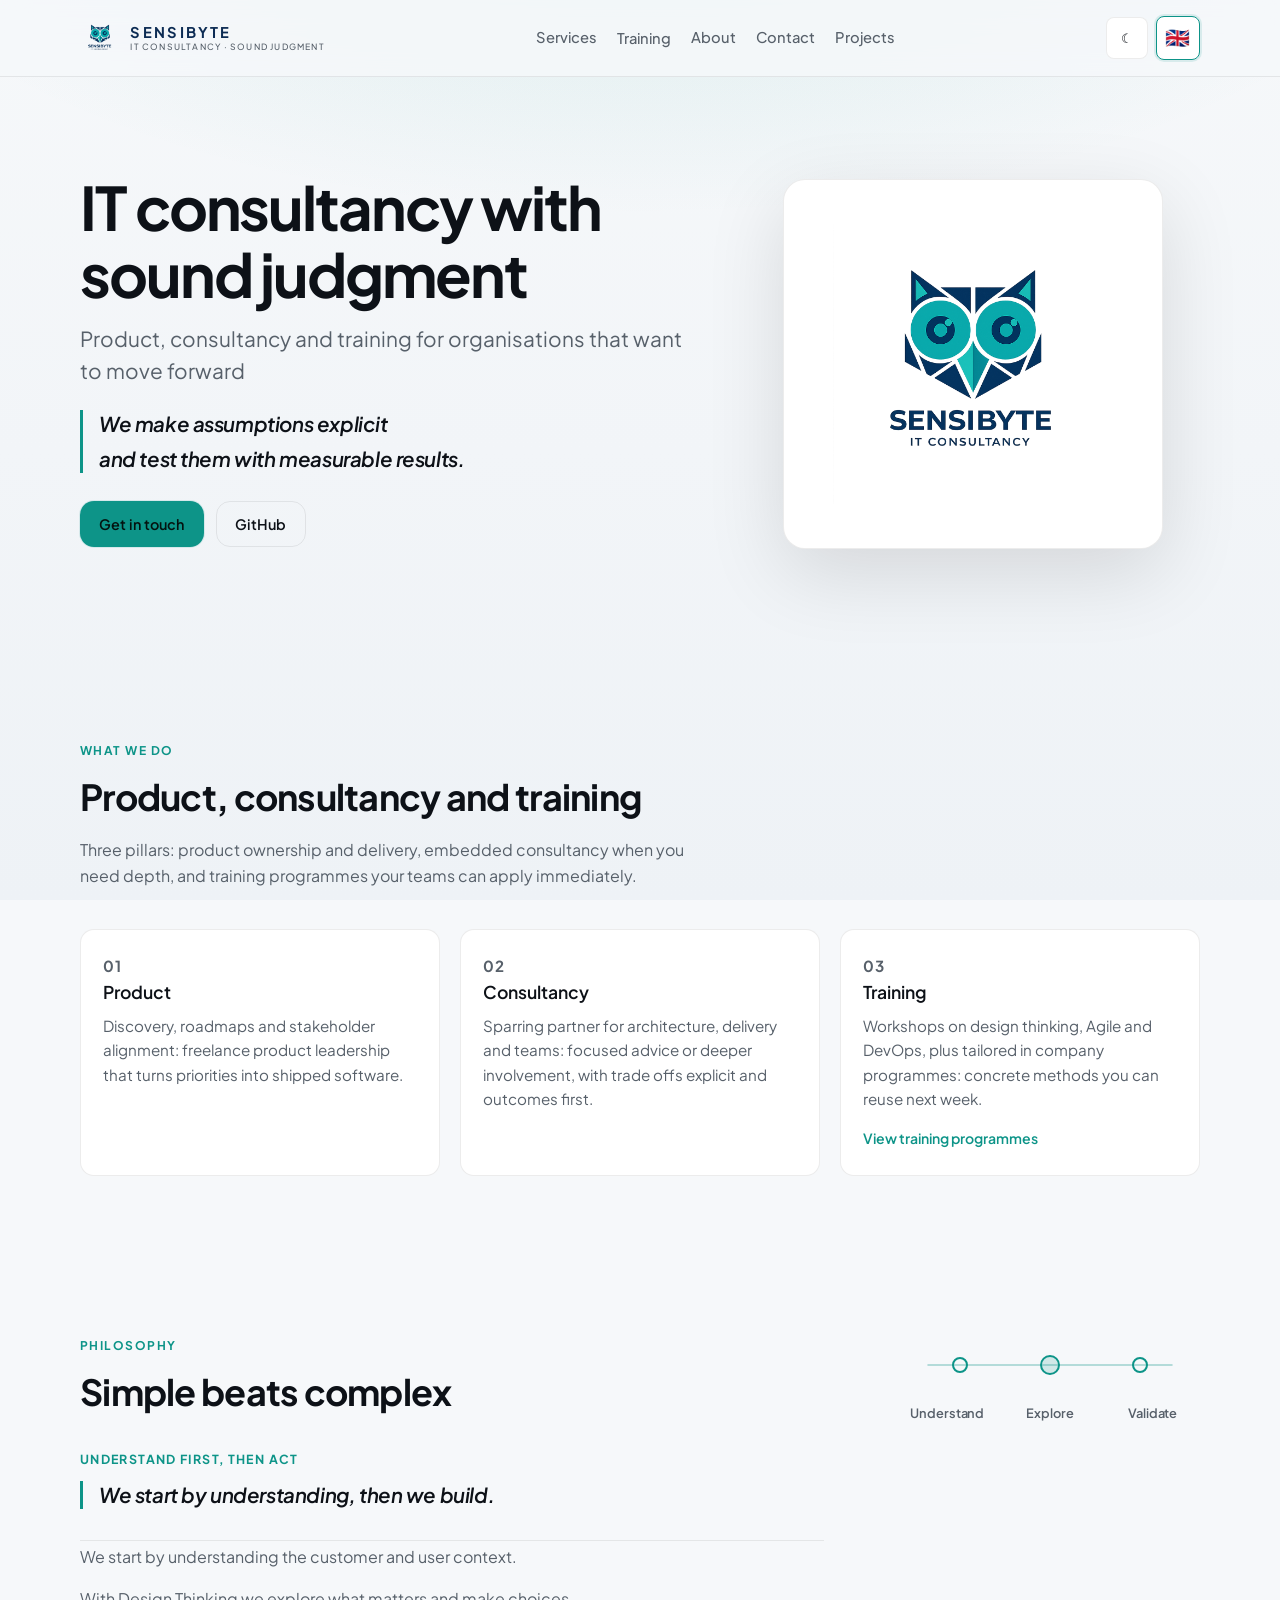
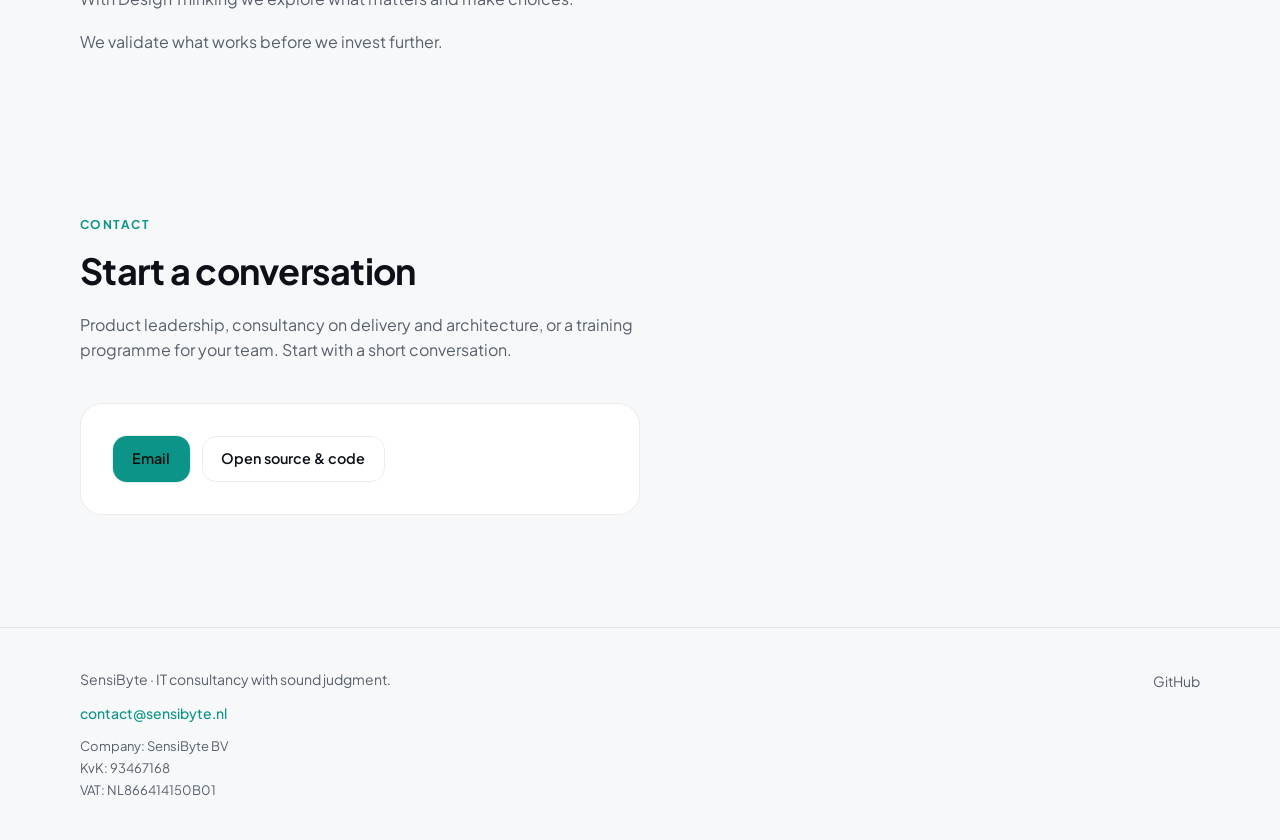
==== index.html @ 5424b620 "Add SensiByte static site (GitHub Pages) Made-with: Cursor" ====
<!DOCTYPE html>
<html lang="en">
  <head>
    <meta charset="utf-8" />
    <meta name="viewport" content="width=device-width, initial-scale=1" />
    <title data-i18n="home.page_title">SensiByte · IT consultancy with sound judgment</title>
    <meta
      name="description"
      content="SensiByte: IT consultancy with sound judgment. Product, consultancy and training for organisations that want to move forward."
    />
    <script>
      (function () {
        try {
          var t = localStorage.getItem("sensibyte-theme");
          if (t !== "light" && t !== "dark") {
            t = window.matchMedia("(prefers-color-scheme: dark)").matches ? "dark" : "light";
          }
          document.documentElement.setAttribute("data-theme", t);
        } catch (e) {
          document.documentElement.setAttribute("data-theme", "light");
        }
      })();
    </script>
    <link rel="preconnect" href="https://fonts.googleapis.com" />
    <link rel="preconnect" href="https://fonts.gstatic.com" crossorigin />
    <link
      href="https://fonts.googleapis.com/css2?family=Plus+Jakarta+Sans:ital,wght@0,400;0,500;0,600;0,700;1,400&display=swap"
      rel="stylesheet"
    />
    <link rel="stylesheet" href="assets/css/styles.css" />
    <!-- Logo: sensibyte-logo.png (licht) en sensibyte-logo-dark.png (dark mode). -->
    <link rel="icon" href="assets/images/sensibyte-logo.png" type="image/png" />
  </head>
  <body>
    <a class="skip-link" href="#main">Skip to content</a>

    <header class="site-header">
      <div class="wrap header-inner">
        <a class="brand" href="index.html">
          <span class="owl-wrap" aria-hidden="true">
            <img
              class="brand-icon-img brand-icon-img--light"
              src="assets/images/sensibyte-logo.png"
              alt=""
              decoding="async"
            />
            <img
              class="brand-icon-img brand-icon-img--dark"
              src="assets/images/sensibyte-logo-dark.png"
              alt=""
              decoding="async"
            />
          </span>
          <span class="brand-text">
            <span class="brand-name" data-i18n="common.brand">SENSIBYTE</span>
            <span class="brand-tagline" data-i18n="common.tagline">PRODUCT · CONSULTANCY · TRAINING</span>
          </span>
        </a>

        <button
          type="button"
          class="icon-btn menu-toggle"
          data-menu-toggle
          aria-expanded="false"
          data-i18n-aria="common.open_menu"
          aria-label="Open menu"
        >
          ☰
        </button>

        <nav class="nav-wrap" aria-label="Primary">
          <div class="nav-main">
            <a href="index.html#services" data-i18n="common.nav_services">Services</a>
            <div class="nav-item nav-item--dropdown">
              <a href="training/index.html" class="nav-training-trigger" aria-haspopup="true" data-i18n="common.nav_training">Training</a>
              <div class="nav-dropdown" role="group">
                <a href="training/index.html" data-i18n="common.nav_training_overview">Overview</a>
                <a href="training/design-thinking.html" data-i18n="common.nav_training_dt">Design Thinking</a>
                <a href="training/agile-vs-devops.html" data-i18n="common.nav_training_ad">Agile vs DevOps</a>
                <a href="training/custom.html" data-i18n="common.nav_training_custom">Custom</a>
              </div>
            </div>
            <a href="index.html#about" data-i18n="common.nav_about">About</a>
            <a href="index.html#contact" data-i18n="common.nav_contact">Contact</a>
            <a href="projects/index.html" data-i18n="common.nav_projects">Projects</a>
          </div>
        </nav>

        <div class="header-actions">
          <button
            type="button"
            class="icon-btn"
            data-theme-toggle
            aria-label="Toggle theme"
          >
            ☾
          </button>
          <div class="lang">
            <button
              type="button"
              class="lang-toggle"
              aria-expanded="false"
              aria-haspopup="listbox"
              aria-label="Language"
            >
              🇬🇧
            </button>
            <div class="lang-panel" role="listbox" aria-label="Language">
              <button type="button" class="lang-option" data-lang="en" role="option" aria-selected="true">
                <span class="flag" aria-hidden="true">🇬🇧</span>
                <span data-i18n="common.lang_en">English</span>
                <span class="check" aria-hidden="true">✓</span>
              </button>
              <button type="button" class="lang-option" data-lang="nl" role="option" aria-selected="false">
                <span class="flag" aria-hidden="true">🇳🇱</span>
                <span data-i18n="common.lang_nl">Nederlands</span>
                <span class="check" aria-hidden="true">✓</span>
              </button>
            </div>
          </div>
        </div>
      </div>
    </header>

    <main id="main">
      <section class="hero">
        <div class="wrap hero-grid">
          <div>
            <h1 class="hero-title" data-i18n="home.hero_title">IT consultancy with sound judgment</h1>
            <p class="hero-lead" data-i18n="home.hero_lead"></p>
            <div class="hero-quote-block" role="note">
              <p class="hero-quote-line" data-i18n="home.hero_quote_a"></p>
              <p class="hero-quote-line" data-i18n="home.hero_quote_b"></p>
            </div>
            <div class="hero-cta">
              <a class="btn btn-primary" href="#contact" data-i18n="home.cta_contact">Get in touch</a>
              <a
                class="btn btn-ghost"
                href="https://github.com/SensiByteDeveloper"
                target="_blank"
                rel="noopener noreferrer"
                data-i18n="home.cta_github"
                >GitHub</a
              >
            </div>
          </div>
          <div class="hero-visual" aria-hidden="true">
            <div class="hero-card">
              <div class="hero-logo-lockup">
                <img
                  src="assets/images/sensibyte-logo.png"
                  alt=""
                  class="hero-logo-img hero-logo-img--light"
                  loading="lazy"
                  decoding="async"
                />
                <img
                  src="assets/images/sensibyte-logo-dark.png"
                  alt=""
                  class="hero-logo-img hero-logo-img--dark"
                  loading="lazy"
                  decoding="async"
                />
              </div>
            </div>
          </div>
        </div>
      </section>

      <section id="services">
        <div class="wrap">
          <header class="section-head">
            <p class="section-kicker" data-i18n="home.services_kicker">What we do</p>
            <h2 class="section-title" data-i18n="home.services_title">Services built around clarity</h2>
            <p class="section-desc" data-i18n="home.services_desc"></p>
          </header>
          <div class="cards">
            <article class="card">
              <p class="card-num">01</p>
              <h3 data-i18n="home.svc_arch">Architecture</h3>
              <p data-i18n="home.svc_arch_desc"></p>
            </article>
            <article class="card">
              <p class="card-num">02</p>
              <h3 data-i18n="home.svc_cons">Consultancy</h3>
              <p data-i18n="home.svc_cons_desc"></p>
            </article>
            <article class="card">
              <p class="card-num">03</p>
              <h3 data-i18n="home.svc_dev">Training</h3>
              <p data-i18n="home.svc_dev_desc"></p>
              <a class="card-cta" href="training/index.html" data-i18n="home.svc_training_cta">View training programmes</a>
            </article>
          </div>
        </div>
      </section>

      <section id="about" class="about-section" aria-labelledby="about-heading">
        <div class="wrap">
          <div class="about-layout">
            <div class="about-copy">
              <header class="section-head about-head">
                <p class="section-kicker" data-i18n="home.about_kicker">Philosophy</p>
                <h2 id="about-heading" class="section-title" data-i18n="home.about_title">Simple beats complex</h2>
              </header>
              <div class="about-lede">
                <p class="about-tagline" id="about-tagline" data-i18n="home.about_tagline">Understand first, then act</p>
                <blockquote class="about-quote" aria-labelledby="about-tagline">
                  <p data-i18n="home.about_quote"></p>
                </blockquote>
              </div>
              <div class="about-details">
                <p class="about-prose" data-i18n="home.about_body_p1"></p>
                <p class="about-prose" data-i18n="home.about_body_p2"></p>
                <p class="about-prose" data-i18n="home.about_body_p3"></p>
              </div>
            </div>
            <figure class="about-visual" aria-labelledby="about-flow-caption">
              <figcaption id="about-flow-caption" class="visually-hidden" data-i18n="home.about_visual_caption"></figcaption>
              <div class="about-flow">
                <svg
                  class="about-flow-svg"
                  viewBox="0 0 300 48"
                  xmlns="http://www.w3.org/2000/svg"
                  aria-hidden="true"
                  focusable="false"
                >
                  <line
                    x1="28"
                    y1="24"
                    x2="272"
                    y2="24"
                    stroke="currentColor"
                    stroke-width="1.5"
                    stroke-linecap="round"
                    opacity="0.38"
                  />
                  <circle class="about-flow-node" cx="60" cy="24" r="7" fill="none" stroke="currentColor" stroke-width="2" />
                  <circle
                    class="about-flow-node about-flow-node--mid"
                    cx="150"
                    cy="24"
                    r="9"
                    stroke="currentColor"
                    stroke-width="2"
                  />
                  <circle class="about-flow-node" cx="240" cy="24" r="7" fill="none" stroke="currentColor" stroke-width="2" />
                </svg>
                <ol class="about-phases">
                  <li><span data-i18n="home.about_phase_1">Begrijpen</span></li>
                  <li><span data-i18n="home.about_phase_2">Verkennen</span></li>
                  <li><span data-i18n="home.about_phase_3">Valideren</span></li>
                </ol>
              </div>
            </figure>
          </div>
        </div>
      </section>

      <section id="contact">
        <div class="wrap">
          <header class="section-head">
            <p class="section-kicker" data-i18n="home.contact_kicker">Contact</p>
            <h2 class="section-title" data-i18n="home.contact_title">Start a conversation</h2>
            <p class="section-desc" data-i18n="home.contact_desc"></p>
          </header>
          <div class="contact-box">
            <div class="contact-links">
              <a class="btn btn-primary" href="mailto:contact@sensibyte.nl" data-i18n="home.contact_email"
                >Email</a
              >
              <a
                class="btn btn-ghost"
                href="https://github.com/SensiByteDeveloper"
                target="_blank"
                rel="noopener noreferrer"
                data-i18n="home.contact_github"
                >GitHub</a
              >
            </div>
          </div>
        </div>
      </section>
    </main>

    <footer class="site-footer">
      <div class="wrap footer-inner">
        <div class="footer-col">
          <p data-i18n="common.footer_rights">SensiByte: product, consultancy & training.</p>
          <p class="footer-email">
            <a href="mailto:contact@sensibyte.nl" data-i18n="common.footer_email">contact@sensibyte.nl</a>
          </p>
          <div class="footer-legal">
            <p data-i18n="common.footer_company">Company: SensiByte BV</p>
            <p data-i18n="common.footer_kvk">KvK: 93467168</p>
            <p data-i18n="common.footer_vat">VAT: NL866414150B01</p>
          </div>
        </div>
        <div class="footer-links">
          <a href="https://github.com/SensiByteDeveloper" target="_blank" rel="noopener noreferrer" data-i18n="common.footer_github"
            >GitHub</a
          >
        </div>
      </div>
    </footer>

    <script src="assets/js/i18n.js"></script>
    <script src="assets/js/app.js"></script>
  </body>
</html>
---- assets/css/styles.css ----
/* SensiByte: Framer-inspired, dark/light, teal accents */

:root {
  color-scheme: light dark;
  --font-sans: "Plus Jakarta Sans", system-ui, -apple-system, sans-serif;
  --radius-sm: 8px;
  --radius-md: 14px;
  --radius-lg: 22px;
  --shadow-soft: 0 24px 80px rgba(0, 0, 0, 0.12);
  --transition: 0.22s ease;
}

[data-theme="light"] {
  --bg: #f6f8fa;
  --bg-elevated: #ffffff;
  --bg-muted: #eef2f6;
  --text: #0d1117;
  --text-muted: #57606a;
  --border: rgba(13, 17, 23, 0.08);
  --accent: #0d9488;
  --accent-dim: rgba(13, 148, 136, 0.12);
  --accent-glow: rgba(45, 212, 191, 0.35);
  /* Sensibyte mark: navy + teal (flat) */
  --logo-navy: #0d2c54;
  --logo-teal: #14a085;
  --logo-pupil: #0d2c54;
  --logo-white: #ffffff;
  --hero-gradient: radial-gradient(
      ellipse 120% 80% at 50% -20%,
      rgba(13, 148, 136, 0.15),
      transparent 55%
    ),
    linear-gradient(180deg, #f6f8fa 0%, #eef2f6 100%);
}

[data-theme="dark"] {
  --bg: #0a0c0f;
  --bg-elevated: #12151a;
  --bg-muted: #1a1f27;
  --text: #f0f4f8;
  --text-muted: #8b9aab;
  --border: rgba(240, 244, 248, 0.08);
  --accent: #2dd4bf;
  --accent-dim: rgba(45, 212, 191, 0.12);
  --accent-glow: rgba(45, 212, 191, 0.45);
  --logo-navy: #e8eef4;
  --logo-teal: #14a085;
  --logo-pupil: #061018;
  --logo-white: rgba(255, 255, 255, 0.95);
  --hero-gradient: linear-gradient(180deg, #0a0c0f 0%, #12151a 100%);
}

*,
*::before,
*::after {
  box-sizing: border-box;
}

html {
  scroll-behavior: smooth;
}

body {
  margin: 0;
  font-family: var(--font-sans);
  font-size: 16px;
  line-height: 1.6;
  color: var(--text);
  background: var(--bg);
  background-image: var(--hero-gradient);
  background-attachment: fixed;
  min-height: 100vh;
  -webkit-font-smoothing: antialiased;
}

a {
  color: var(--accent);
  text-decoration: none;
  transition: opacity var(--transition);
}

a:hover {
  opacity: 0.85;
}

img,
svg {
  max-width: 100%;
  height: auto;
}

.skip-link {
  position: absolute;
  left: -9999px;
  top: 0.75rem;
  z-index: 100;
  padding: 0.5rem 1rem;
  background: var(--accent);
  color: #0a0c0f;
  border-radius: var(--radius-sm);
  font-weight: 600;
}

.skip-link:focus {
  left: 0.75rem;
}

/* Layout */
.wrap {
  width: min(1120px, calc(100% - 3rem));
  margin-inline: auto;
}

/* Header */
.site-header {
  position: sticky;
  top: 0;
  z-index: 50;
  backdrop-filter: blur(14px);
  background: color-mix(in srgb, var(--bg) 82%, transparent);
  border-bottom: 1px solid var(--border);
}

.header-inner {
  display: flex;
  align-items: center;
  justify-content: space-between;
  gap: 1rem;
  padding: 1rem 0;
  flex-wrap: wrap;
}

.brand {
  display: flex;
  align-items: center;
  gap: 0.65rem;
  color: var(--text);
  font-weight: 700;
  text-decoration: none;
}

.brand:hover {
  opacity: 1;
}

.brand-text {
  display: flex;
  flex-direction: column;
  gap: 0.12rem;
  line-height: 1.05;
  min-width: 0;
}

.brand-name {
  font-size: 0.92rem;
  font-weight: 700;
  letter-spacing: 0.16em;
  color: var(--logo-navy);
  text-transform: uppercase;
}

.brand-tagline {
  font-size: 0.54rem;
  font-weight: 500;
  letter-spacing: 0.14em;
  color: var(--text-muted);
  text-transform: uppercase;
}

[data-theme="dark"] .brand-name {
  color: var(--text);
}

.brand .owl-wrap {
  width: 40px;
  height: 40px;
  flex-shrink: 0;
  overflow: hidden;
  border-radius: 10px;
}

.brand-icon-img {
  display: block;
  width: 100%;
  height: 100%;
  object-fit: contain;
  object-position: center;
  transition: filter var(--transition);
}

[data-theme="dark"] .brand .owl-wrap {
  overflow: visible;
}

@media (max-width: 420px) {
  .brand-tagline {
    display: none;
  }
}

.nav-main {
  display: flex;
  align-items: center;
  gap: 0.25rem 1.25rem;
  flex-wrap: wrap;
}

.nav-main a {
  color: var(--text-muted);
  font-size: 0.92rem;
  font-weight: 500;
}

.nav-main a:hover,
.nav-main a[aria-current="page"] {
  color: var(--text);
}

.nav-item--dropdown {
  position: relative;
}

.nav-dropdown {
  position: absolute;
  top: calc(100% + 0.2rem);
  left: 0;
  min-width: 220px;
  padding: 0.35rem 0;
  margin: 0;
  list-style: none;
  background: var(--bg-elevated);
  border: 1px solid var(--border);
  border-radius: var(--radius-md);
  box-shadow: var(--shadow-soft);
  z-index: 60;
  opacity: 0;
  visibility: hidden;
  transform: translateY(-6px);
  transition: opacity 0.18s ease, visibility 0.18s ease, transform 0.18s ease;
  pointer-events: none;
}

.nav-item--dropdown:hover .nav-dropdown,
.nav-item--dropdown:focus-within .nav-dropdown {
  opacity: 1;
  visibility: visible;
  transform: translateY(0);
  pointer-events: auto;
}

.nav-dropdown a {
  display: block;
  padding: 0.45rem 1rem;
  color: var(--text-muted);
  font-size: 0.88rem;
  font-weight: 500;
  text-decoration: none;
  white-space: nowrap;
}

.nav-dropdown a:hover {
  background: var(--bg-muted);
  color: var(--text);
  opacity: 1;
}

.nav-dropdown a[aria-current="page"] {
  color: var(--text);
  font-weight: 600;
}

.header-actions {
  display: flex;
  align-items: center;
  gap: 0.5rem;
}

/* Buttons */
.btn {
  display: inline-flex;
  align-items: center;
  justify-content: center;
  gap: 0.5rem;
  padding: 0.65rem 1.15rem;
  font-family: inherit;
  font-size: 0.9rem;
  font-weight: 600;
  border-radius: var(--radius-md);
  border: 1px solid transparent;
  cursor: pointer;
  transition: background var(--transition), border-color var(--transition),
    box-shadow var(--transition), color var(--transition);
}

.btn-primary {
  background: var(--accent);
  color: #04120f;
  box-shadow: 0 0 0 1px var(--accent-dim);
}

.btn-primary:hover {
  opacity: 1;
  box-shadow: 0 0 24px var(--accent-glow);
}

.btn-ghost {
  background: transparent;
  color: var(--text);
  border-color: var(--border);
}

.btn-ghost:hover {
  background: var(--bg-muted);
  border-color: var(--border);
  opacity: 1;
}

.icon-btn {
  width: 42px;
  height: 42px;
  padding: 0;
  border-radius: var(--radius-sm);
  border: 1px solid var(--border);
  background: var(--bg-elevated);
  color: var(--text);
  cursor: pointer;
  display: inline-flex;
  align-items: center;
  justify-content: center;
  transition: border-color var(--transition), box-shadow var(--transition);
}

.icon-btn:hover {
  border-color: var(--accent);
  box-shadow: 0 0 0 3px var(--accent-dim);
}

/* Language dropdown (Framer-style) */
.lang {
  position: relative;
}

.lang-toggle {
  width: 44px;
  height: 44px;
  border-radius: var(--radius-sm);
  border: 1px solid var(--accent);
  background: var(--bg-elevated);
  font-size: 1.25rem;
  line-height: 1;
  cursor: pointer;
  display: inline-flex;
  align-items: center;
  justify-content: center;
  box-shadow: 0 0 0 2px var(--accent-dim);
  transition: box-shadow var(--transition);
}

.lang-toggle:hover,
.lang-toggle[aria-expanded="true"] {
  box-shadow: 0 0 0 3px var(--accent-glow);
}

.lang-panel {
  position: absolute;
  right: 0;
  top: calc(100% + 8px);
  min-width: 220px;
  padding: 0.35rem;
  background: var(--bg-elevated);
  border: 1px solid var(--border);
  border-radius: var(--radius-md);
  box-shadow: var(--shadow-soft);
  opacity: 0;
  visibility: hidden;
  transform: translateY(-6px);
  transition: opacity var(--transition), transform var(--transition),
    visibility var(--transition);
  z-index: 60;
}

.lang.open .lang-panel {
  opacity: 1;
  visibility: visible;
  transform: translateY(0);
}

.lang-option {
  display: flex;
  align-items: center;
  gap: 0.65rem;
  width: 100%;
  padding: 0.65rem 0.85rem;
  border: none;
  border-radius: var(--radius-sm);
  background: transparent;
  color: var(--text);
  font-family: inherit;
  font-size: 0.8rem;
  font-weight: 600;
  letter-spacing: 0.06em;
  text-transform: uppercase;
  cursor: pointer;
  text-align: left;
}

.lang-option:hover {
  background: var(--bg-muted);
}

.lang-option .flag {
  font-size: 1.2rem;
  line-height: 1;
}

.lang-option .check {
  margin-left: auto;
  color: #22c55e;
  font-size: 1rem;
  opacity: 0;
}

.lang-option[aria-selected="true"] .check {
  opacity: 1;
}

/* Hero */
.hero {
  padding: clamp(3rem, 10vw, 6rem) 0 clamp(4rem, 12vw, 7rem);
}

.hero-grid {
  display: grid;
  grid-template-columns: 1fr;
  gap: 2.5rem;
  align-items: start;
}

@media (min-width: 900px) {
  .hero-grid {
    grid-template-columns: minmax(0, 1.15fr) minmax(0, 0.85fr);
    gap: clamp(2rem, 4vw, 3.5rem);
    align-items: start;
  }
}

.hero-grid > div:first-child {
  min-width: 0;
}

.hero-badge {
  display: inline-flex;
  align-items: center;
  gap: 0.5rem;
  padding: 0.35rem 0.85rem;
  border-radius: 999px;
  background: var(--accent-dim);
  color: var(--accent);
  font-size: 0.75rem;
  font-weight: 700;
  letter-spacing: 0.08em;
  text-transform: uppercase;
  margin-bottom: 1.25rem;
}

.hero-title,
.hero h1 {
  margin: 0 0 1rem;
  font-size: clamp(2.35rem, 5.5vw, 3.75rem);
  font-weight: 700;
  letter-spacing: -0.035em;
  line-height: 1.12;
  max-width: 100%;
  text-wrap: balance;
}

.hero-lead {
  margin: 0 0 1.5rem;
  font-size: clamp(1.125rem, 2.1vw, 1.3rem);
  color: var(--text-muted);
  max-width: min(48ch, 100%);
  line-height: 1.5;
}

.hero-quote-block {
  margin: 0 0 1.75rem;
  padding-left: 1rem;
  border-left: 3px solid var(--accent);
  font-size: clamp(1.05rem, 2.2vw, 1.28rem);
  font-weight: 600;
  font-style: italic;
  letter-spacing: -0.02em;
  line-height: 1.4;
  color: var(--text);
  max-width: min(44ch, 100%);
}

.hero-quote-line {
  margin: 0;
}

.hero-quote-line + .hero-quote-line {
  margin-top: 0.4rem;
}

.hero-cta {
  display: flex;
  flex-wrap: wrap;
  gap: 0.75rem;
}

.hero-visual {
  display: flex;
  justify-content: center;
  align-items: flex-start;
  width: 100%;
}

@media (min-width: 900px) {
  .hero-visual {
    padding-top: 0.35rem;
  }
}

.hero-card {
  width: min(100%, 380px);
  border-radius: var(--radius-lg);
  background: var(--bg-elevated);
  border: 1px solid var(--border);
  box-shadow: var(--shadow-soft);
  display: flex;
  align-items: center;
  justify-content: center;
  padding: clamp(2rem, 5vw, 2.75rem);
}

.hero-logo-lockup {
  display: flex;
  flex-direction: column;
  align-items: center;
  text-align: center;
  max-width: min(300px, 100%);
}

.hero-logo-img {
  display: block;
  width: 100%;
  height: auto;
  max-width: 280px;
  transition: filter var(--transition);
}

.brand-icon-img--dark,
.hero-logo-img--dark {
  display: none;
}

[data-theme="dark"] .brand-icon-img--light,
[data-theme="dark"] .hero-logo-img--light {
  display: none;
}

[data-theme="dark"] .brand-icon-img--dark,
[data-theme="dark"] .hero-logo-img--dark {
  display: block;
}

/* Sections */
section {
  padding: clamp(3rem, 8vw, 5rem) 0;
}

.section-head {
  margin-bottom: 2.5rem;
}

.section-kicker {
  font-size: 0.75rem;
  font-weight: 700;
  letter-spacing: 0.12em;
  text-transform: uppercase;
  color: var(--accent);
  margin: 0 0 0.5rem;
}

.section-title {
  margin: 0;
  font-size: clamp(1.75rem, 3vw, 2.25rem);
  font-weight: 700;
  letter-spacing: -0.02em;
}

.section-desc {
  margin: 0.75rem 0 0;
  color: var(--text-muted);
  max-width: 52ch;
}

/* Cards grid */
.cards {
  display: grid;
  grid-template-columns: 1fr;
  gap: 1.25rem;
}

@media (min-width: 700px) {
  .cards {
    grid-template-columns: repeat(3, 1fr);
  }
}

.card {
  padding: 1.5rem 1.35rem;
  border-radius: var(--radius-md);
  background: var(--bg-elevated);
  border: 1px solid var(--border);
  transition: border-color var(--transition), box-shadow var(--transition);
}

.card:hover {
  border-color: color-mix(in srgb, var(--accent) 35%, var(--border));
  box-shadow: 0 12px 40px rgba(0, 0, 0, 0.06);
}

.card h3 {
  margin: 0 0 0.5rem;
  font-size: 1.1rem;
  font-weight: 600;
}

.card p {
  margin: 0;
  font-size: 0.95rem;
  color: var(--text-muted);
}

.card-num {
  font-size: 0.7rem;
  font-weight: 700;
  letter-spacing: 0.1em;
  color: var(--accent);
  margin-bottom: 0.75rem;
}

.card-cta {
  display: inline-flex;
  margin-top: 1rem;
  font-size: 0.88rem;
  font-weight: 600;
  color: var(--accent);
  text-decoration: none;
}

.card-cta:hover {
  text-decoration: underline;
}

/* About (philosophy + flow visual) */
.visually-hidden {
  position: absolute;
  width: 1px;
  height: 1px;
  padding: 0;
  margin: -1px;
  overflow: hidden;
  clip: rect(0, 0, 0, 0);
  white-space: nowrap;
  border: 0;
}

.about-head.section-head {
  margin-bottom: 0;
}

.about-copy {
  display: flex;
  flex-direction: column;
  gap: clamp(1.35rem, 3vw, 1.85rem);
  min-width: 0;
}

.about-lede {
  display: flex;
  flex-direction: column;
  gap: 0.65rem;
}

.about-tagline {
  margin: 0;
  font-size: 0.78rem;
  font-weight: 700;
  letter-spacing: 0.11em;
  text-transform: uppercase;
  color: var(--accent);
}

.about-quote {
  margin: 0;
  padding-left: 1rem;
  border-left: 3px solid var(--accent);
  font-size: clamp(1.05rem, 2vw, 1.28rem);
  font-weight: 600;
  font-style: italic;
  letter-spacing: -0.02em;
  line-height: 1.4;
  color: var(--text);
  max-width: 48ch;
}

.about-quote p {
  margin: 0;
}

.about-details {
  display: flex;
  flex-direction: column;
  gap: 1rem;
  padding-top: 0.15rem;
  border-top: 1px solid var(--border);
  margin-top: 0.1rem;
}

.about-prose {
  margin: 0;
  font-size: 1rem;
  line-height: 1.65;
  color: var(--text-muted);
  max-width: 54ch;
}

.about-layout {
  display: grid;
  gap: 2.75rem;
  align-items: start;
}

@media (min-width: 900px) {
  .about-layout {
    grid-template-columns: minmax(0, 1fr) minmax(260px, 320px);
    gap: clamp(2rem, 5vw, 3.5rem);
    align-items: start;
  }
}

.about-visual {
  margin: 0;
  display: flex;
  flex-direction: column;
  align-items: center;
  gap: 0;
  justify-self: center;
}

@media (min-width: 900px) {
  .about-visual {
    justify-self: end;
    padding-top: 0.35rem;
  }
}

.about-flow {
  width: 100%;
  max-width: 300px;
  display: flex;
  flex-direction: column;
  align-items: stretch;
  gap: 1rem;
  color: var(--accent);
}

.about-flow-svg {
  display: block;
  width: 100%;
  height: auto;
}

.about-flow-node--mid {
  fill: color-mix(in srgb, var(--accent) 16%, transparent);
}

.about-phases {
  list-style: none;
  margin: 0;
  padding: 0;
  display: grid;
  grid-template-columns: repeat(3, minmax(0, 1fr));
  gap: 0.35rem 0.5rem;
  width: 100%;
  text-align: center;
  font-size: 0.8rem;
  font-weight: 600;
  letter-spacing: -0.01em;
  color: var(--text-muted);
  line-height: 1.3;
}

.about-phases li {
  margin: 0;
}

/* Contact */
.contact-box {
  padding: 2rem;
  border-radius: var(--radius-lg);
  background: var(--bg-elevated);
  border: 1px solid var(--border);
  max-width: 560px;
}

.contact-box p {
  margin: 0 0 1rem;
  color: var(--text-muted);
}

.contact-links {
  display: flex;
  flex-wrap: wrap;
  gap: 0.75rem;
}

/* Footer */
.site-footer {
  padding: 2.5rem 0;
  border-top: 1px solid var(--border);
  margin-top: 2rem;
}

.footer-inner {
  display: flex;
  flex-wrap: wrap;
  gap: 1.25rem;
  justify-content: space-between;
  align-items: flex-start;
  font-size: 0.875rem;
  color: var(--text-muted);
}

.footer-col {
  display: flex;
  flex-direction: column;
  gap: 0.75rem;
  max-width: 40rem;
}

.footer-col > p:first-child {
  margin: 0;
  color: var(--text-muted);
}

.footer-email {
  margin: 0;
}

.footer-email a {
  color: var(--accent);
  font-weight: 500;
}

.footer-email a:hover {
  opacity: 0.9;
}

.footer-legal {
  display: flex;
  flex-direction: column;
  gap: 0.2rem;
  font-size: 0.8125rem;
  line-height: 1.45;
  color: var(--text-muted);
}

.footer-legal p {
  margin: 0;
}

.footer-links {
  display: flex;
  gap: 1.25rem;
  justify-content: flex-end;
  padding-top: 0.15rem;
}

.footer-links a {
  color: var(--text-muted);
}

.footer-links a:hover {
  color: var(--text);
  opacity: 1;
}

/* Page content (subpages) */
.page-hero {
  padding: clamp(2.5rem, 6vw, 4rem) 0 2rem;
}

.page-hero h1 {
  margin: 0 0 0.75rem;
  font-size: clamp(2rem, 4vw, 2.75rem);
  font-weight: 700;
  letter-spacing: -0.02em;
}

.page-lead {
  margin: 0;
  color: var(--text-muted);
  font-size: 1.05rem;
  max-width: 60ch;
}

.page-intro {
  margin: 1rem 0 0;
  color: var(--text-muted);
  font-size: 1.05rem;
  line-height: 1.6;
  max-width: 60ch;
}

.page-list-footer {
  margin-top: 1.5rem;
}

.page-list-footer a {
  font-weight: 600;
}

.prose {
  max-width: 65ch;
}

.prose h2 {
  margin: 2rem 0 0.75rem;
  font-size: 1.25rem;
}

.prose p,
.prose ul {
  margin: 0 0 1rem;
  color: var(--text-muted);
}

.prose ul {
  padding-left: 1.25rem;
}

.prose li {
  margin-bottom: 0.35rem;
}

/* Project / training list */
.link-grid {
  display: grid;
  gap: 1rem;
}

.link-card {
  display: flex;
  flex-direction: column;
  gap: 0.35rem;
  padding: 1.25rem 1.35rem;
  border-radius: var(--radius-md);
  background: var(--bg-elevated);
  border: 1px solid var(--border);
  color: inherit;
  transition: border-color var(--transition), transform var(--transition);
}

.link-card:hover {
  border-color: color-mix(in srgb, var(--accent) 40%, var(--border));
  transform: translateY(-2px);
  opacity: 1;
}

.link-card--static {
  cursor: default;
  border-style: dashed;
}

.link-card--static:hover {
  transform: none;
  border-color: var(--border);
  opacity: 1;
}

.link-card strong {
  font-size: 1.05rem;
}

.link-card span {
  font-size: 0.9rem;
  color: var(--text-muted);
}

/* Hidden page notice */
.hidden-banner {
  padding: 0.75rem 1rem;
  border-radius: var(--radius-sm);
  background: var(--accent-dim);
  color: var(--text);
  font-size: 0.85rem;
  margin-bottom: 1.5rem;
  border: 1px solid var(--border);
}

/* Mobile menu (simple) */
.menu-toggle {
  display: none;
}

@media (max-width: 768px) {
  .menu-toggle {
    display: inline-flex;
  }

  .nav-wrap {
    width: 100%;
    order: 3;
    flex-basis: 100%;
    display: none;
    flex-direction: column;
    gap: 0.5rem;
    padding-top: 0.5rem;
  }

  .nav-wrap.open {
    display: flex;
  }

  .header-inner {
    align-items: flex-start;
  }

  .nav-main {
    flex-direction: column;
    align-items: flex-start;
    width: 100%;
    gap: 0.35rem;
  }

  .nav-item--dropdown {
    width: 100%;
  }

  .nav-dropdown {
    position: static;
    opacity: 1;
    visibility: visible;
    transform: none;
    pointer-events: auto;
    display: flex;
    flex-direction: column;
    gap: 0.3rem;
    padding: 0.35rem 0 0 0.75rem;
    margin: 0;
    min-width: 0;
    border: none;
    box-shadow: none;
    background: transparent;
  }

  .nav-dropdown a {
    padding: 0.2rem 0;
    white-space: normal;
  }
}

.nav-wrap.open {
  display: flex;
}
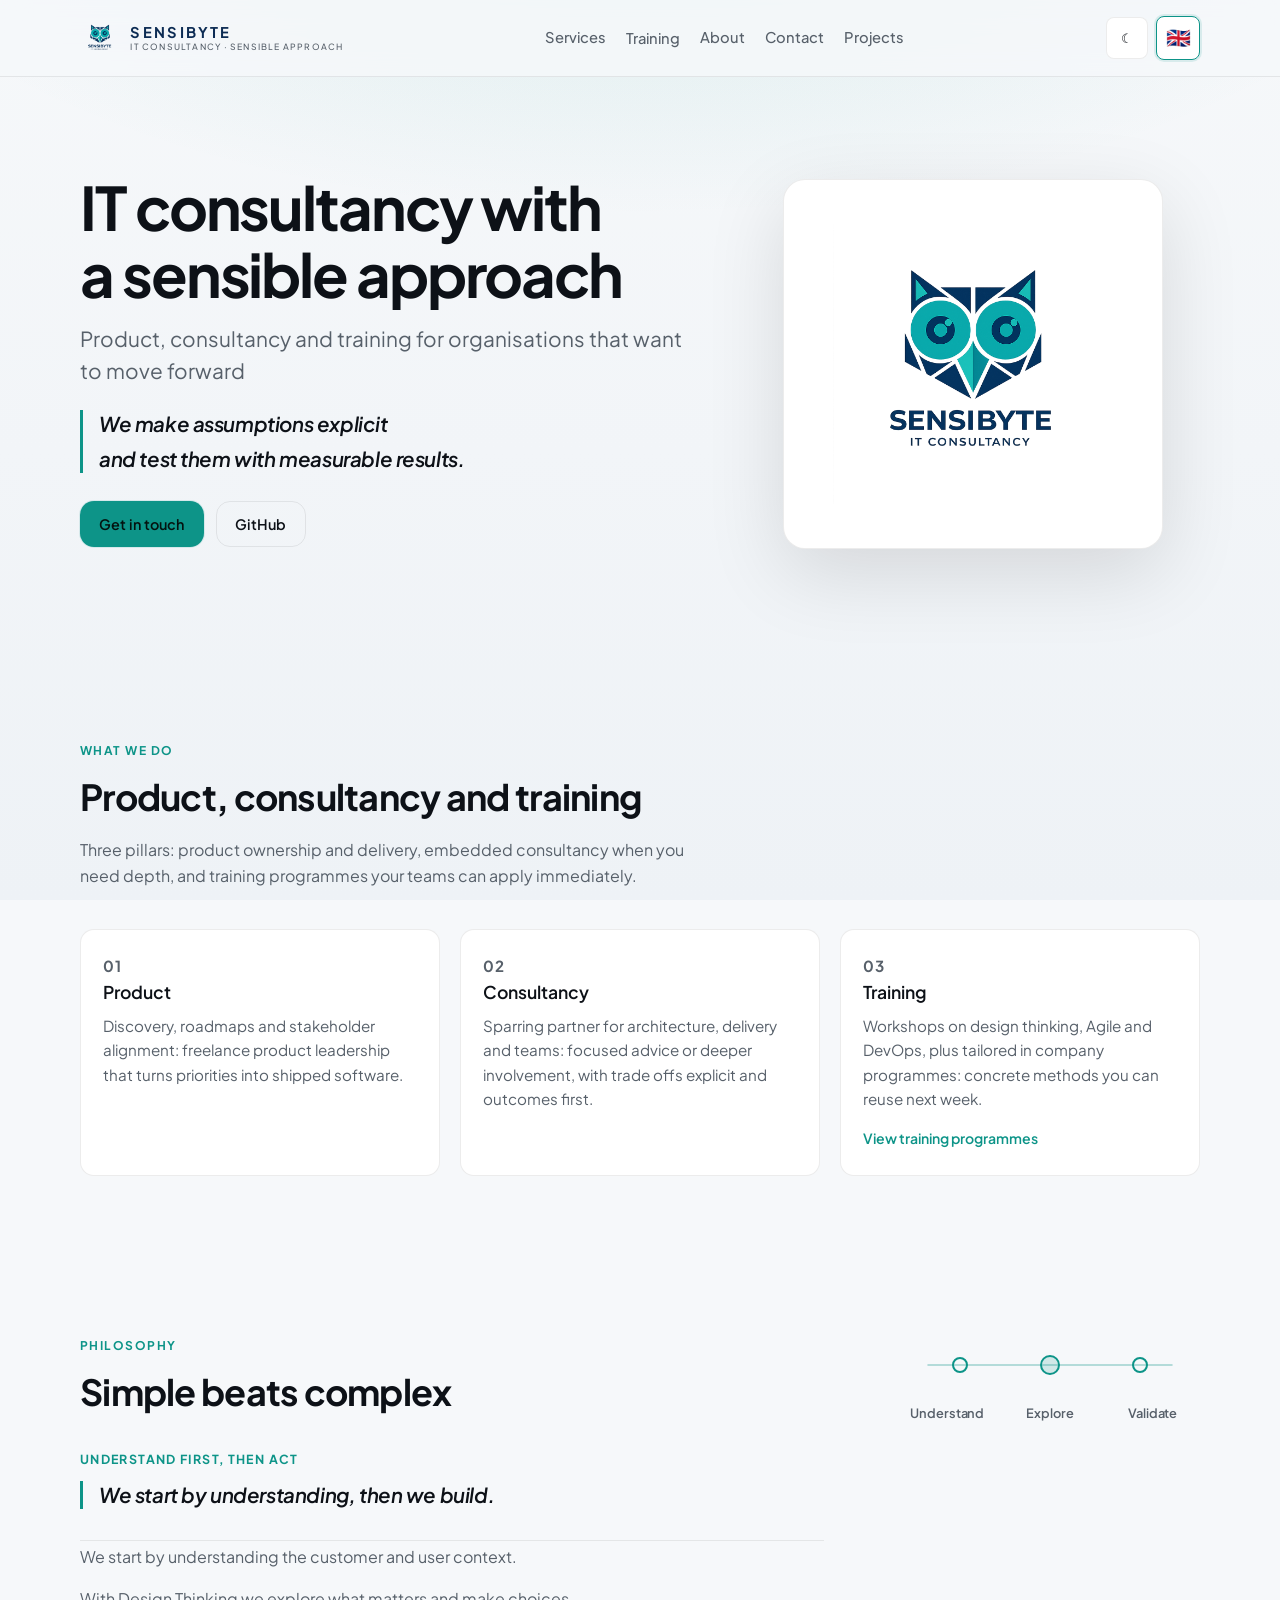
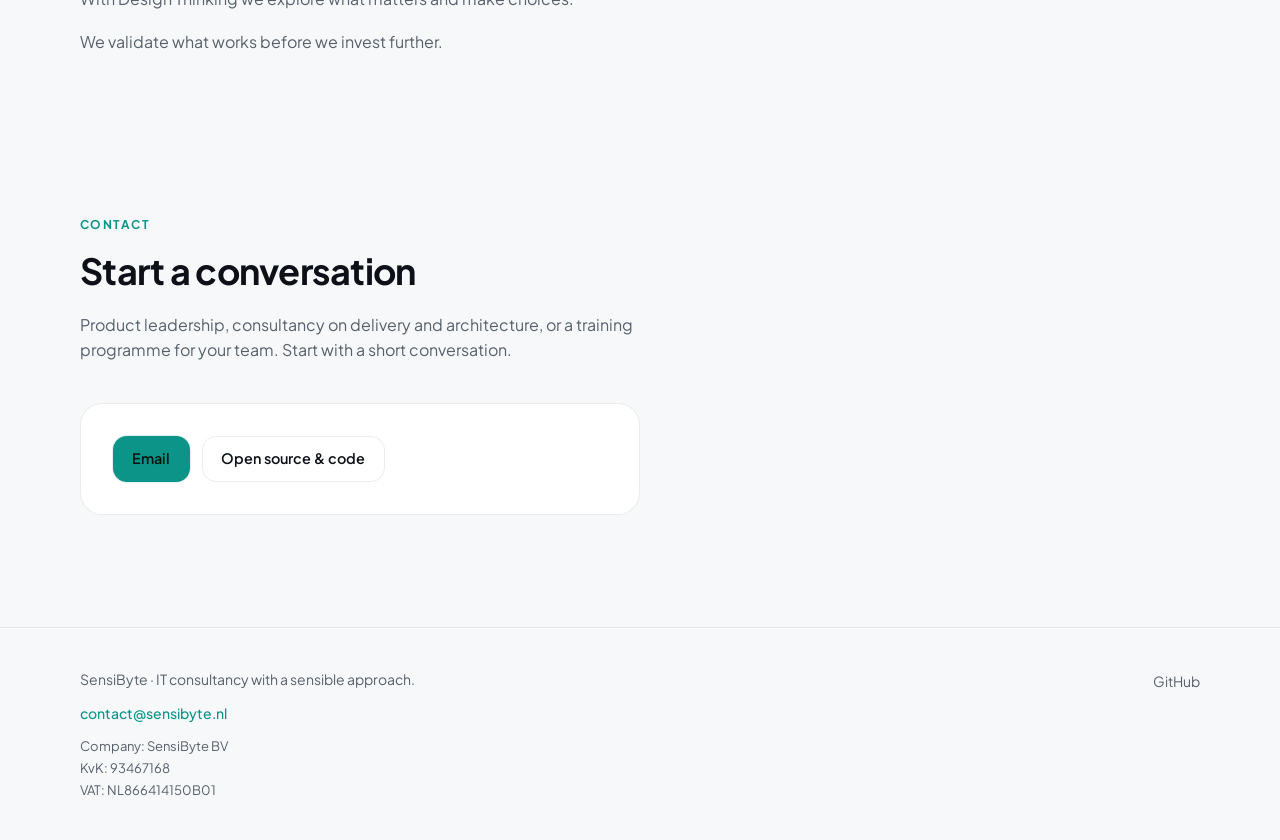
==== commit 91ae7297: "Copy: IT consultancy with a sensible approach (EN hero, title, meta, footer, tagline) Made-with: Cur" ====
--- a/index.html
+++ b/index.html
@@ -3,10 +3,10 @@
   <head>
     <meta charset="utf-8" />
     <meta name="viewport" content="width=device-width, initial-scale=1" />
-    <title data-i18n="home.page_title">SensiByte · IT consultancy with sound judgment</title>
+    <title data-i18n="home.page_title">SensiByte · IT consultancy with a sensible approach</title>
     <meta
       name="description"
-      content="SensiByte: IT consultancy with sound judgment. Product, consultancy and training for organisations that want to move forward."
+      content="SensiByte: IT consultancy with a sensible approach. Product, consultancy and training for organisations that want to move forward."
     />
     <script>
       (function () {
@@ -126,7 +126,7 @@
       <section class="hero">
         <div class="wrap hero-grid">
           <div>
-            <h1 class="hero-title" data-i18n="home.hero_title">IT consultancy with sound judgment</h1>
+            <h1 class="hero-title" data-i18n="home.hero_title">IT consultancy with a sensible approach</h1>
             <p class="hero-lead" data-i18n="home.hero_lead"></p>
             <div class="hero-quote-block" role="note">
               <p class="hero-quote-line" data-i18n="home.hero_quote_a"></p>
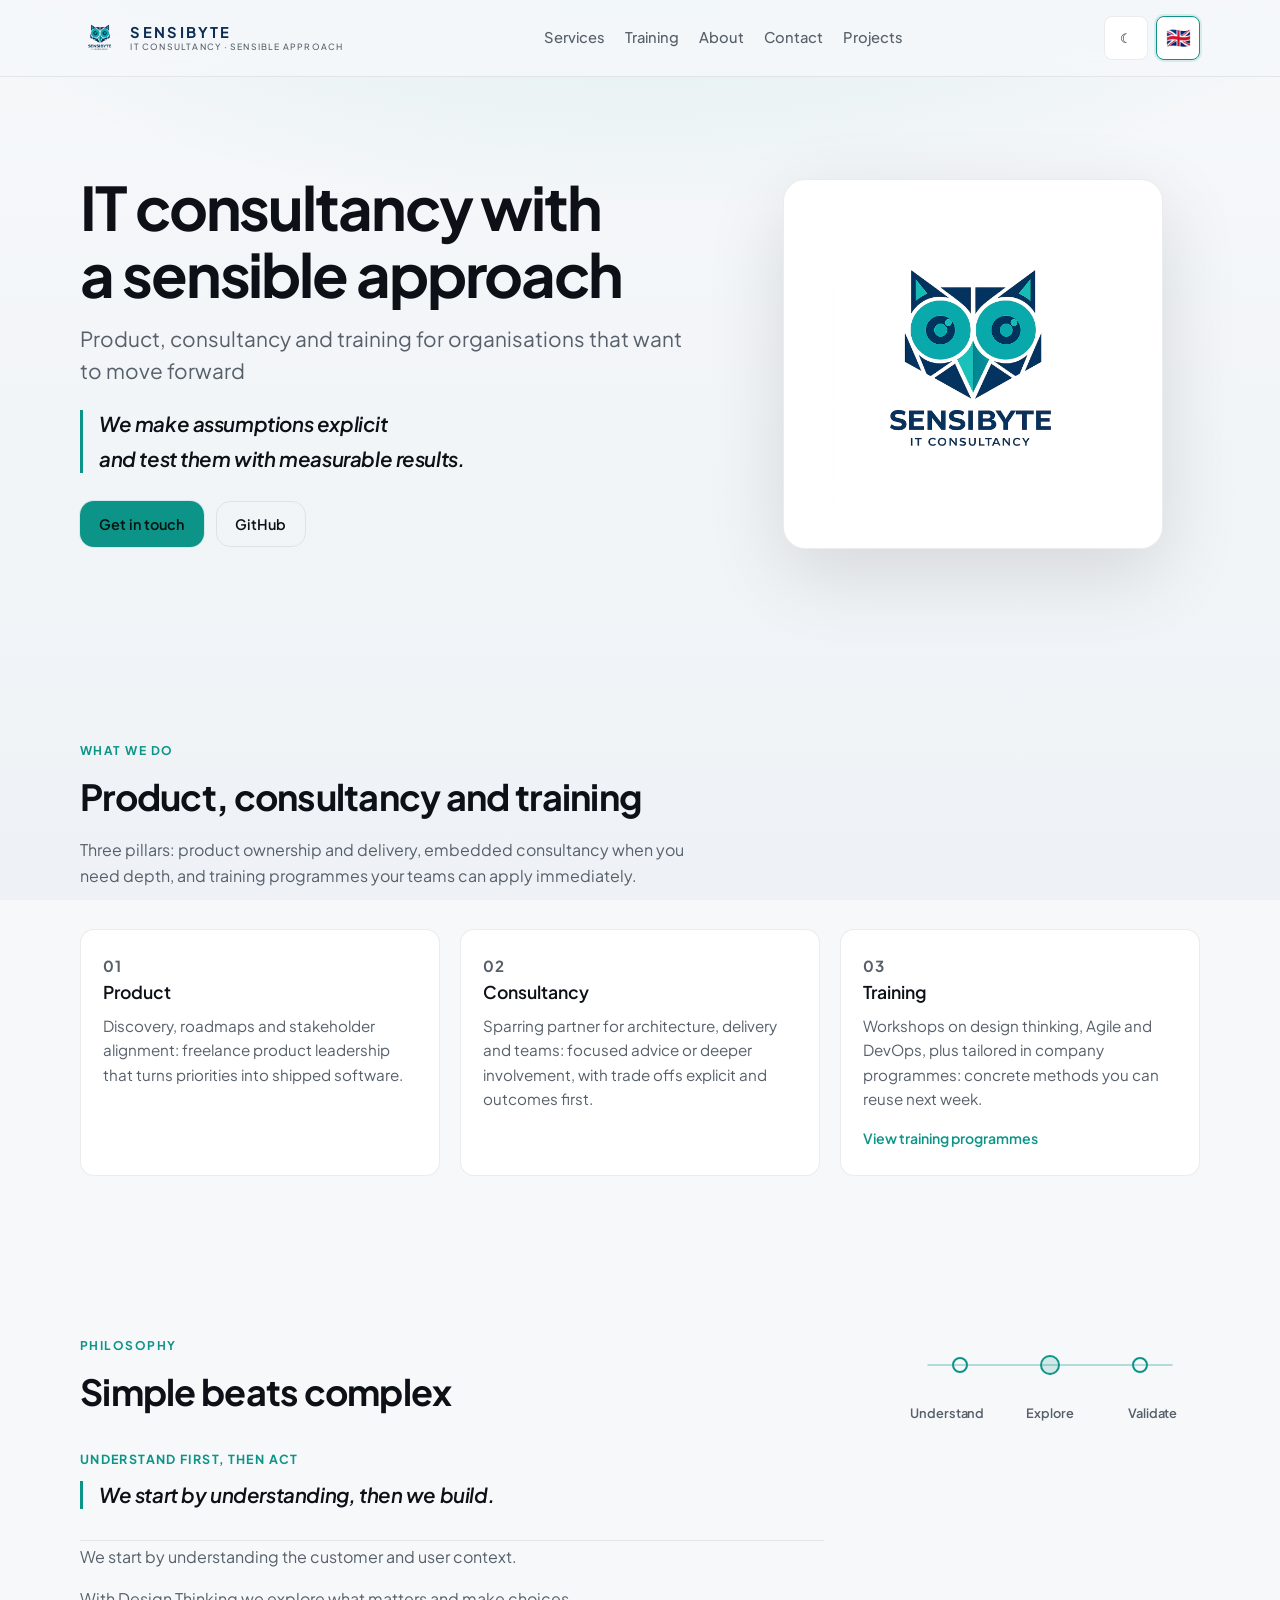
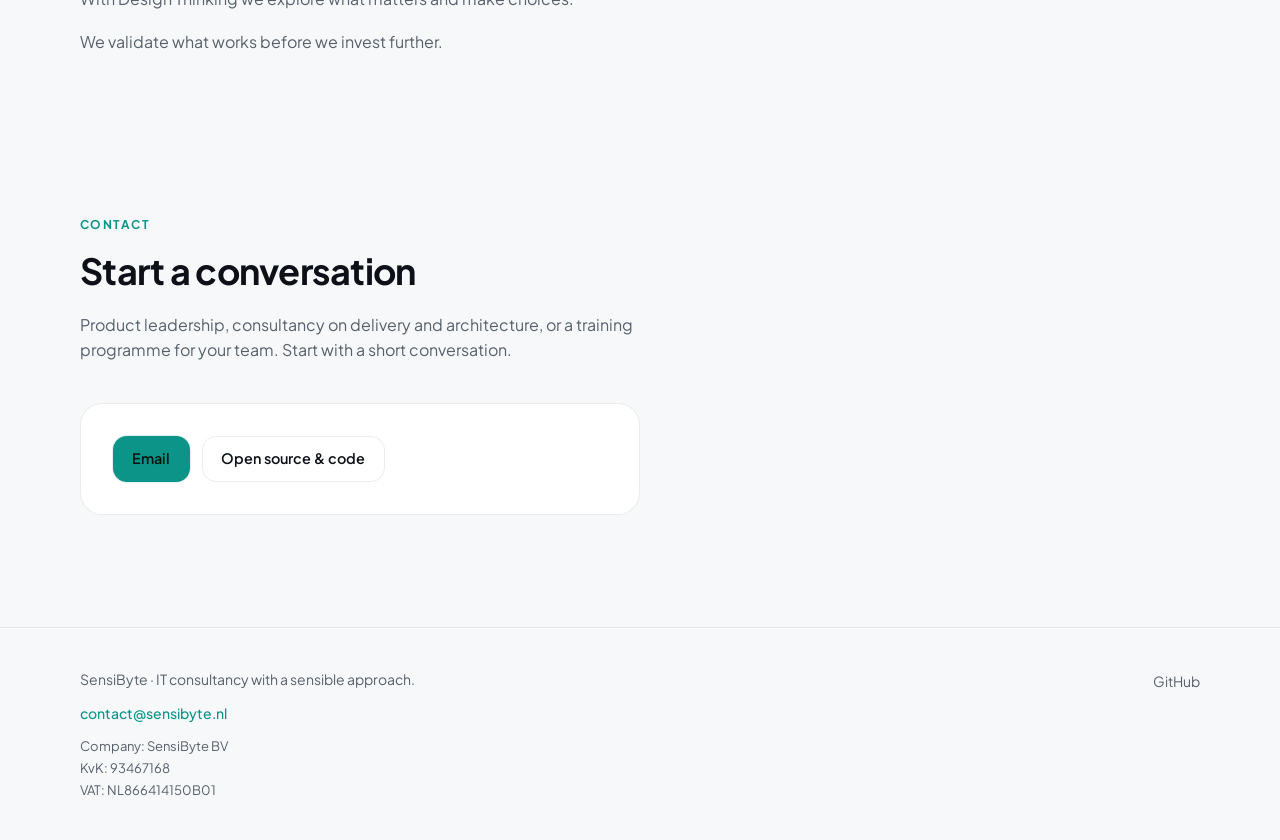
==== commit 9a540e7d: "fix(i18n): cache-bust scripts, fallback when key missing, NL defaults on HandsUp card - ?v=5 on i18n" ====
--- a/index.html
+++ b/index.html
@@ -304,7 +304,7 @@
       </div>
     </footer>
 
-    <script src="assets/js/i18n.js"></script>
-    <script src="assets/js/app.js"></script>
+    <script src="assets/js/i18n.js?v=5"></script>
+    <script src="assets/js/app.js?v=5"></script>
   </body>
 </html>
--- a/assets/css/styles.css
+++ b/assets/css/styles.css
@@ -198,17 +198,26 @@
   }
 }
 
+.nav-wrap {
+  display: flex;
+  align-items: center;
+}
+
 .nav-main {
   display: flex;
   align-items: center;
   gap: 0.25rem 1.25rem;
   flex-wrap: wrap;
+  min-height: 44px;
 }
 
 .nav-main a {
   color: var(--text-muted);
   font-size: 0.92rem;
   font-weight: 500;
+  line-height: 1.2;
+  display: inline-flex;
+  align-items: center;
 }
 
 .nav-main a:hover,
@@ -218,11 +227,24 @@
 
 .nav-item--dropdown {
   position: relative;
+  display: inline-flex;
+  align-items: center;
+}
+
+/* Onzichtbare hover-brug (geen padding op item = zelfde verticale uitlijning als andere links) */
+.nav-item--dropdown::after {
+  content: "";
+  position: absolute;
+  left: 0;
+  top: 100%;
+  width: 100%;
+  height: 0.55rem;
+  z-index: 55;
 }
 
 .nav-dropdown {
   position: absolute;
-  top: calc(100% + 0.2rem);
+  top: 100%;
   left: 0;
   min-width: 220px;
   padding: 0.35rem 0;
@@ -273,6 +295,7 @@
   display: flex;
   align-items: center;
   gap: 0.5rem;
+  min-height: 44px;
 }
 
 /* Buttons */
@@ -316,8 +339,8 @@
 }
 
 .icon-btn {
-  width: 42px;
-  height: 42px;
+  width: 44px;
+  height: 44px;
   padding: 0;
   border-radius: var(--radius-sm);
   border: 1px solid var(--border);
@@ -510,14 +533,15 @@
 }
 
 .hero-visual {
-  display: flex;
-  justify-content: center;
-  align-items: flex-start;
-  width: 100%;
+  display: none;
 }
 
 @media (min-width: 900px) {
   .hero-visual {
+    display: flex;
+    justify-content: center;
+    align-items: flex-start;
+    width: 100%;
     padding-top: 0.35rem;
   }
 }
@@ -894,6 +918,40 @@
   padding: clamp(2.5rem, 6vw, 4rem) 0 2rem;
 }
 
+.page-hero--split {
+  padding-bottom: 1.5rem;
+}
+
+.page-hero-inner {
+  display: grid;
+  gap: 2rem;
+  align-items: center;
+}
+
+@media (min-width: 768px) {
+  .page-hero-inner {
+    grid-template-columns: minmax(0, 1.15fr) minmax(200px, 260px);
+    gap: clamp(1.5rem, 4vw, 2.75rem);
+  }
+}
+
+.page-hero-figure {
+  margin: 0;
+  border-radius: var(--radius-lg);
+  overflow: hidden;
+  border: 1px solid var(--border);
+  box-shadow: var(--shadow-soft);
+  background: var(--bg-elevated);
+}
+
+.page-hero-img {
+  display: block;
+  width: 100%;
+  height: auto;
+  aspect-ratio: 4 / 5;
+  object-fit: cover;
+}
+
 .page-hero h1 {
   margin: 0 0 0.75rem;
   font-size: clamp(2rem, 4vw, 2.75rem);
@@ -982,6 +1040,27 @@
   opacity: 1;
 }
 
+.link-card--project {
+  text-decoration: none;
+}
+
+.link-card--project .project-card-kicker {
+  display: block;
+  font-size: 0.72rem;
+  font-weight: 600;
+  letter-spacing: 0.04em;
+  text-transform: uppercase;
+  color: color-mix(in srgb, var(--accent) 85%, var(--text-muted));
+}
+
+.link-card--project .project-card-url {
+  display: inline-block;
+  margin-top: 0.35rem;
+  font-size: 0.85rem;
+  font-weight: 600;
+  color: var(--accent);
+}
+
 .link-card strong {
   font-size: 1.05rem;
 }
@@ -989,6 +1068,119 @@
 .link-card span {
   font-size: 0.9rem;
   color: var(--text-muted);
+}
+
+/* Training overview: tighter hero, balanced columns, compact cards section */
+.page-training-overview > section:first-child {
+  padding-top: clamp(2rem, 5vw, 3.25rem);
+  padding-bottom: 0;
+}
+
+.page-training-overview > section:nth-child(2) {
+  padding-top: clamp(1rem, 2.5vw, 1.5rem);
+  padding-bottom: clamp(2.5rem, 8vw, 5rem);
+}
+
+.page-training-overview .page-hero-inner {
+  gap: 1.25rem 1.5rem;
+  align-items: center;
+}
+
+@media (min-width: 768px) {
+  .page-training-overview .page-hero-inner {
+    grid-template-columns: minmax(0, 2fr) minmax(0, 1fr);
+    gap: 1.25rem clamp(1.25rem, 3vw, 2rem);
+    align-items: stretch;
+  }
+}
+
+.page-training-overview .page-hero-copy {
+  min-width: 0;
+  justify-self: start;
+  text-align: start;
+}
+
+@media (min-width: 768px) {
+  .page-training-overview .page-hero-copy {
+    display: flex;
+    flex-direction: column;
+    justify-content: center;
+    align-self: stretch;
+    padding-block: 0.15rem;
+  }
+}
+
+.page-training-overview .page-hero-copy .page-lead-group {
+  display: flex;
+  flex-direction: column;
+  gap: 0.75rem;
+}
+
+.page-training-overview .page-hero-copy .page-lead-group .page-lead {
+  margin: 0;
+  font-size: clamp(1.05rem, 1.9vw, 1.15rem);
+  line-height: 1.58;
+  max-width: none;
+}
+
+.page-training-overview .page-hero-figure {
+  max-width: 240px;
+  margin-inline: auto;
+  background: transparent;
+  border: none;
+  box-shadow: var(--shadow-soft);
+  overflow: hidden;
+}
+
+@media (min-width: 768px) {
+  .page-training-overview .page-hero-figure {
+    margin-inline: 0;
+    justify-self: stretch;
+    align-self: stretch;
+    max-width: none;
+    width: 100%;
+    min-height: clamp(8.75rem, 16.8vw, 11.6rem);
+    display: flex;
+    flex-direction: column;
+    overflow: hidden;
+  }
+}
+
+.page-training-overview .page-hero-img {
+  display: block;
+  width: 100%;
+  height: auto;
+  aspect-ratio: 5 / 6;
+  object-fit: cover;
+  object-position: center 38%;
+}
+
+@media (min-width: 768px) {
+  .page-training-overview .page-hero-img {
+    flex: 1 1 auto;
+    width: 100%;
+    min-height: 0;
+    height: 100%;
+    aspect-ratio: unset;
+    object-fit: cover;
+    object-position: center 38%;
+  }
+}
+
+@media (max-width: 767px) {
+  .page-training-overview .page-hero-img {
+    max-height: min(58vw, 300px);
+    width: 100%;
+    height: auto;
+    min-height: 0;
+    aspect-ratio: 5 / 6;
+    object-fit: cover;
+    object-position: center 38%;
+  }
+}
+
+.page-training-overview .link-grid {
+  grid-template-columns: 1fr;
 }
 
 /* Hidden page notice */
@@ -1018,8 +1210,10 @@
     flex-basis: 100%;
     display: none;
     flex-direction: column;
+    align-items: flex-start;
     gap: 0.5rem;
     padding-top: 0.5rem;
+    min-height: 0;
   }
 
   .nav-wrap.open {
@@ -1035,10 +1229,23 @@
     align-items: flex-start;
     width: 100%;
     gap: 0.35rem;
+    min-height: 0;
   }
 
   .nav-item--dropdown {
     width: 100%;
+    display: flex;
+    flex-direction: column;
+    align-items: stretch;
+    gap: 0.2rem;
+  }
+
+  .nav-item--dropdown > a {
+    align-self: flex-start;
+  }
+
+  .nav-item--dropdown::after {
+    display: none;
   }
 
   .nav-dropdown {
@@ -1049,18 +1256,23 @@
     pointer-events: auto;
     display: flex;
     flex-direction: column;
-    gap: 0.3rem;
-    padding: 0.35rem 0 0 0.75rem;
-    margin: 0;
+    align-items: stretch;
+    gap: 0.25rem;
+    padding: 0.15rem 0 0.15rem 1rem;
+    margin: 0 0 0 0.35rem;
     min-width: 0;
     border: none;
+    border-left: 2px solid var(--accent-dim);
+    border-radius: 0;
     box-shadow: none;
     background: transparent;
   }
 
   .nav-dropdown a {
-    padding: 0.2rem 0;
+    padding: 0.28rem 0;
     white-space: normal;
+    font-size: 0.9rem;
+    color: var(--text-muted);
   }
 }
 
